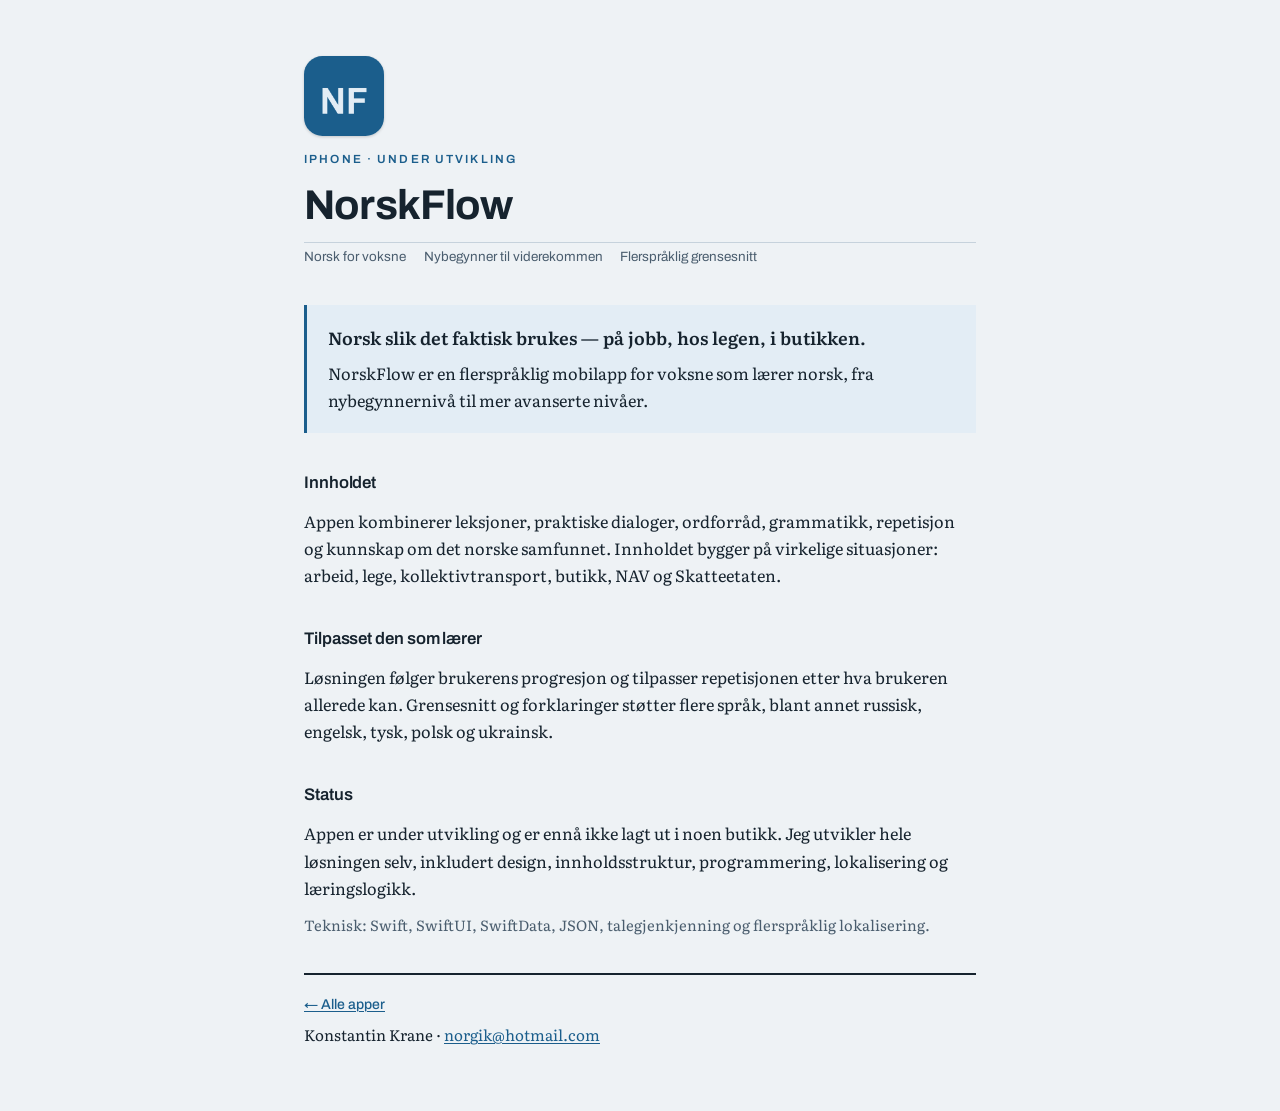
==== norskflow/index.html @ 6c9cc451 "Prosjektsider for de fem appene Statisk side med oversikt og én side per app: Bølge, Sykkylv1, Norsk" ====
<!doctype html>
<html lang="nb">
<head>
<meta charset="utf-8">
<meta name="viewport" content="width=device-width, initial-scale=1">
<link rel="preconnect" href="https://fonts.googleapis.com">
<link rel="preconnect" href="https://fonts.gstatic.com" crossorigin>
<link rel="stylesheet" href="https://fonts.googleapis.com/css2?family=Archivo:wght@500;600;700&family=Literata:opsz,wght@7..72,400;7..72,600&display=swap">
<link rel="stylesheet" href="../style.css">
<title>NorskFlow — norsk for voksne</title>
<meta name="description" content="NorskFlow er en flerspråklig app for voksne som lærer norsk: leksjoner, dialoger, ordforråd og repetisjon bygget på situasjoner fra hverdagen i Norge.">
<meta property="og:type" content="website">
<meta property="og:site_name" content="Konstantin Krane">
<meta property="og:title" content="NorskFlow — norsk for voksne">
<meta property="og:description" content="Leksjoner, dialoger og repetisjon bygget på virkelige situasjoner: jobb, lege, kollektivtransport, butikk, NAV og Skatteetaten. Under utvikling.">
<meta property="og:url" content="https://norgik.github.io/norskflow/">
<meta property="og:image" content="https://norgik.github.io/assets/og/norskflow.png">
<meta name="twitter:card" content="summary_large_image">
</head>
<body>
<div class="sheet">
  <header>
    <img class="pageicon" src="../assets/icons/norskflow.png" alt="" width="80" height="80">
    <p class="brandmark">iPhone · Under utvikling</p>
    <h1>NorskFlow</h1>
    <p class="meta"><span>Norsk for voksne</span><span>Nybegynner til viderekommen</span><span>Flerspråklig grensesnitt</span></p>
  </header>

  <div class="summary">
    <p class="lead">Norsk slik det faktisk brukes — på jobb, hos legen, i butikken.</p>
    <p>NorskFlow er en flerspråklig mobilapp for voksne som lærer norsk, fra nybegynnernivå til mer avanserte nivåer.</p>
  </div>

  <section>
    <h2>Innholdet</h2>
    <p>Appen kombinerer leksjoner, praktiske dialoger, ordforråd, grammatikk, repetisjon og kunnskap om det norske samfunnet. Innholdet bygger på virkelige situasjoner: arbeid, lege, kollektivtransport, butikk, NAV og Skatteetaten.</p>
  </section>

  <section>
    <h2>Tilpasset den som lærer</h2>
    <p>Løsningen følger brukerens progresjon og tilpasser repetisjonen etter hva brukeren allerede kan. Grensesnitt og forklaringer støtter flere språk, blant annet russisk, engelsk, tysk, polsk og ukrainsk.</p>
  </section>

  <section>
    <h2>Status</h2>
    <p>Appen er under utvikling og er ennå ikke lagt ut i noen butikk. Jeg utvikler hele løsningen selv, inkludert design, innholdsstruktur, programmering, lokalisering og læringslogikk.</p>
    <p class="note">Teknisk: Swift, SwiftUI, SwiftData, JSON, talegjenkjenning og flerspråklig lokalisering.</p>
  </section>

  <footer>
    <p class="nav"><a href="../">← Alle apper</a></p>
    <p class="who">Konstantin Krane · <a href="mailto:norgik@hotmail.com">norgik@hotmail.com</a></p>
  </footer>
</div>
</body>
</html>
---- style.css ----
:root {
  --paper: #eef2f5; --panel: #ffffff; --ink: #16232e; --ink-soft: #4a5d6e;
  --rule: #c6d2dc; --accent: #1b5e8c; --accent-wash: #e3edf5;
  --live: #1c6b4a; --live-wash: #dcefe5;
}
@media (prefers-color-scheme: dark) {
  :root {
    --paper: #0c141a; --panel: #15202a; --ink: #e6eef4; --ink-soft: #9db2c2;
    --rule: #2a3b48; --accent: #74b6e2; --accent-wash: #172936;
    --live: #7fd0aa; --live-wash: #163025;
  }
}
* { box-sizing: border-box; }
body {
  margin: 0; background: var(--paper); color: var(--ink);
  font-family: "Literata", Georgia, serif; font-size: 1.02rem; line-height: 1.66;
  font-optical-sizing: auto;
}
.sheet {
  max-width: 46rem; margin: 0 auto;
  padding: clamp(1.75rem, 5vw, 3.5rem) clamp(1.1rem, 4vw, 2rem) 4rem;
  display: flex; flex-direction: column; gap: 2.25rem;
}
h1, h2, h3, .label, .brandmark, .nav, .badge, .applist h2, .meta { font-family: "Archivo", "Helvetica Neue", Arial, sans-serif; }
header { display: flex; flex-direction: column; gap: .85rem; }
.brandmark { font-size: .74rem; font-weight: 600; letter-spacing: .18em; text-transform: uppercase; color: var(--accent); margin: 0; }
h1 { font-size: clamp(1.85rem, 5.5vw, 2.6rem); font-weight: 700; line-height: 1.1; letter-spacing: -.02em; margin: 0; text-wrap: balance; }
.meta { font-size: .84rem; color: var(--ink-soft); display: flex; flex-wrap: wrap; gap: .4rem 1.1rem;
  padding-top: .2rem; border-top: 1px solid var(--rule); margin: 0; }
.summary { background: var(--accent-wash); border-left: 3px solid var(--accent); padding: 1.15rem 1.3rem;
  display: flex; flex-direction: column; gap: .5rem; }
.summary p { margin: 0; }
.summary .lead { font-size: 1.1rem; font-weight: 600; }

/* витрина */
.applist { display: flex; flex-direction: column; gap: 0; border-top: 1px solid var(--rule); }
.app {
  display: grid; grid-template-columns: 4rem 1fr; gap: 1.1rem; align-items: start;
  padding: 1.4rem .2rem; border-bottom: 1px solid var(--rule); text-decoration: none; color: inherit;
}
.app:hover .apptitle { text-decoration: underline; text-underline-offset: .18em; }
.app img { width: 4rem; height: 4rem; border-radius: 1rem; display: block; box-shadow: 0 1px 3px rgb(0 0 0 / .18); }
.appbody { display: flex; flex-direction: column; gap: .35rem; }
.apptitle { font-family: "Archivo", sans-serif; font-size: 1.12rem; font-weight: 700; letter-spacing: -.01em; margin: 0; color: var(--accent); }
.app p { margin: 0; font-size: .97rem; }
.badge {
  display: inline-block; align-self: flex-start; font-size: .68rem; font-weight: 700;
  letter-spacing: .12em; text-transform: uppercase; padding: .2rem .5rem;
  background: var(--accent-wash); color: var(--accent); border-radius: 2px;
}
.badge.live { background: var(--live-wash); color: var(--live); }

/* страницы приложений */
section { display: flex; flex-direction: column; gap: .7rem; }
h2 { font-size: 1.05rem; font-weight: 600; margin: 0; letter-spacing: -.005em; }
section > p, section > ul { margin: 0; }
ul { padding-left: 1.15rem; display: flex; flex-direction: column; gap: .4rem; }
.shots { display: flex; gap: .9rem; overflow-x: auto; padding-bottom: .6rem; margin: 0; scroll-snap-type: x mandatory; }
.shots img { width: 15rem; flex: 0 0 auto; border-radius: .9rem; border: 1px solid var(--rule); scroll-snap-align: start; }
.linkrow { display: flex; flex-wrap: wrap; gap: .6rem 1.4rem; font-family: "Archivo", sans-serif; font-size: .92rem; font-weight: 500; }
.note { font-size: .92rem; color: var(--ink-soft); }
a { color: var(--accent); text-decoration-thickness: 1px; text-underline-offset: .15em; }
a:focus-visible { outline: 2px solid var(--accent); outline-offset: 3px; border-radius: 2px; }
.nav { display: flex; gap: 1.2rem; font-size: .88rem; font-weight: 500; }
footer { border-top: 2px solid var(--ink); padding-top: 1.1rem; display: flex; flex-direction: column; gap: .35rem; font-size: .95rem; }
footer p { margin: 0; }
.disclaim { font-size: .88rem; color: var(--ink-soft); }
.pageicon { width: 5rem; height: 5rem; border-radius: 1.15rem; box-shadow: 0 1px 3px rgb(0 0 0 / .18); display: block; }
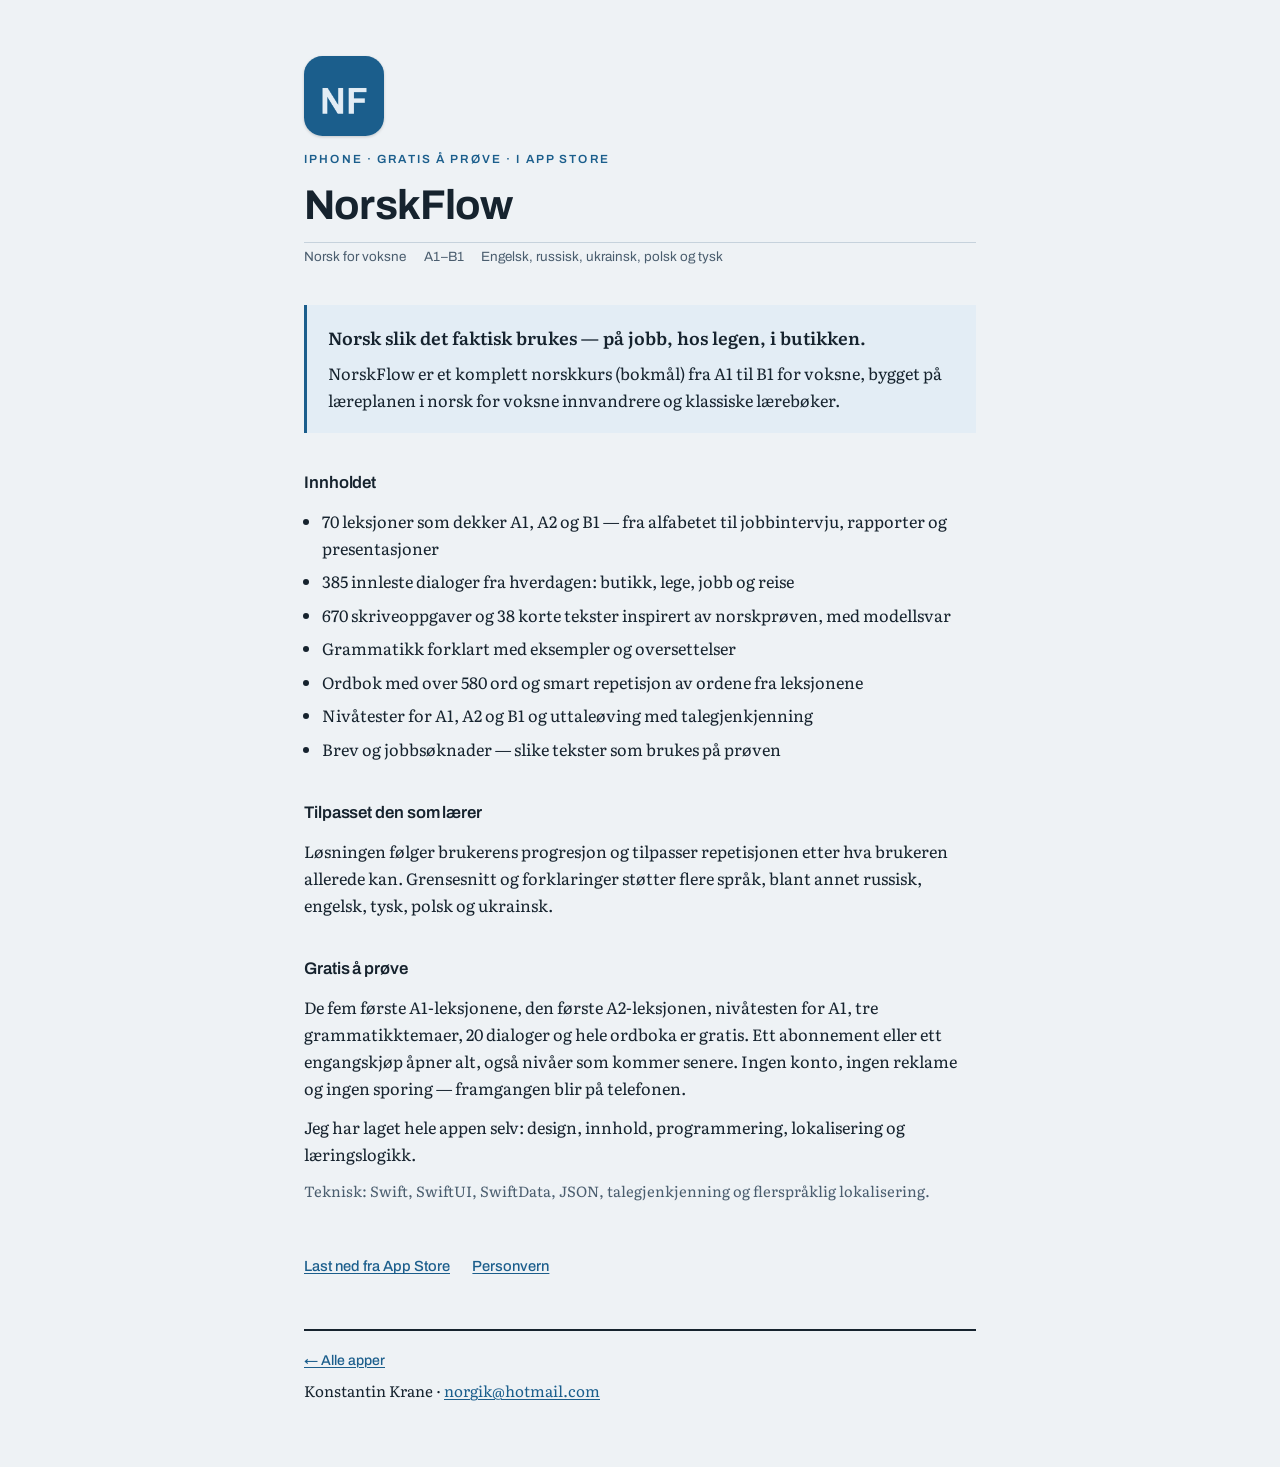
==== commit 7bf344ad: "Show NorskFlow and both Fjord Detectives seasons as published NorskFlow and The Fjord Detectives 1 a" ====
--- a/norskflow/index.html
+++ b/norskflow/index.html
@@ -8,11 +8,11 @@
 <link rel="stylesheet" href="https://fonts.googleapis.com/css2?family=Archivo:wght@500;600;700&family=Literata:opsz,wght@7..72,400;7..72,600&display=swap">
 <link rel="stylesheet" href="../style.css">
 <title>NorskFlow — norsk for voksne</title>
-<meta name="description" content="NorskFlow er en flerspråklig app for voksne som lærer norsk: leksjoner, dialoger, ordforråd og repetisjon bygget på situasjoner fra hverdagen i Norge.">
+<meta name="description" content="NorskFlow er et norskkurs for voksne fra A1 til B1, bygget på læreplanen for voksne innvandrere: 70 leksjoner, 385 innleste dialoger, skriving, grammatikk og repetisjon. Gratis å prøve i App Store.">
 <meta property="og:type" content="website">
 <meta property="og:site_name" content="Konstantin Krane">
 <meta property="og:title" content="NorskFlow — norsk for voksne">
-<meta property="og:description" content="Leksjoner, dialoger og repetisjon bygget på virkelige situasjoner: jobb, lege, kollektivtransport, butikk, NAV og Skatteetaten. Under utvikling.">
+<meta property="og:description" content="Norskkurs fra A1 til B1 med leksjoner, dialoger, skriveoppgaver og nivåtester inspirert av norskprøven. Grensesnitt på fem språk. Nå i App Store.">
 <meta property="og:url" content="https://norgik.github.io/norskflow/">
 <meta property="og:image" content="https://norgik.github.io/assets/og/norskflow.png">
 <meta name="twitter:card" content="summary_large_image">
@@ -21,19 +21,27 @@
 <div class="sheet">
   <header>
     <img class="pageicon" src="../assets/icons/norskflow.png" alt="" width="80" height="80">
-    <p class="brandmark">iPhone · Under utvikling</p>
+    <p class="brandmark">iPhone · Gratis å prøve · I App Store</p>
     <h1>NorskFlow</h1>
-    <p class="meta"><span>Norsk for voksne</span><span>Nybegynner til viderekommen</span><span>Flerspråklig grensesnitt</span></p>
+    <p class="meta"><span>Norsk for voksne</span><span>A1–B1</span><span>Engelsk, russisk, ukrainsk, polsk og tysk</span></p>
   </header>
 
   <div class="summary">
     <p class="lead">Norsk slik det faktisk brukes — på jobb, hos legen, i butikken.</p>
-    <p>NorskFlow er en flerspråklig mobilapp for voksne som lærer norsk, fra nybegynnernivå til mer avanserte nivåer.</p>
+    <p>NorskFlow er et komplett norskkurs (bokmål) fra A1 til B1 for voksne, bygget på læreplanen i norsk for voksne innvandrere og klassiske lærebøker.</p>
   </div>
 
   <section>
     <h2>Innholdet</h2>
-    <p>Appen kombinerer leksjoner, praktiske dialoger, ordforråd, grammatikk, repetisjon og kunnskap om det norske samfunnet. Innholdet bygger på virkelige situasjoner: arbeid, lege, kollektivtransport, butikk, NAV og Skatteetaten.</p>
+    <ul>
+      <li>70 leksjoner som dekker A1, A2 og B1 — fra alfabetet til jobbintervju, rapporter og presentasjoner</li>
+      <li>385 innleste dialoger fra hverdagen: butikk, lege, jobb og reise</li>
+      <li>670 skriveoppgaver og 38 korte tekster inspirert av norskprøven, med modellsvar</li>
+      <li>Grammatikk forklart med eksempler og oversettelser</li>
+      <li>Ordbok med over 580 ord og smart repetisjon av ordene fra leksjonene</li>
+      <li>Nivåtester for A1, A2 og B1 og uttaleøving med talegjenkjenning</li>
+      <li>Brev og jobbsøknader — slike tekster som brukes på prøven</li>
+    </ul>
   </section>
 
   <section>
@@ -42,10 +50,16 @@
   </section>
 
   <section>
-    <h2>Status</h2>
-    <p>Appen er under utvikling og er ennå ikke lagt ut i noen butikk. Jeg utvikler hele løsningen selv, inkludert design, innholdsstruktur, programmering, lokalisering og læringslogikk.</p>
+    <h2>Gratis å prøve</h2>
+    <p>De fem første A1-leksjonene, den første A2-leksjonen, nivåtesten for A1, tre grammatikktemaer, 20 dialoger og hele ordboka er gratis. Ett abonnement eller ett engangskjøp åpner alt, også nivåer som kommer senere. Ingen konto, ingen reklame og ingen sporing — framgangen blir på telefonen.</p>
+    <p>Jeg har laget hele appen selv: design, innhold, programmering, lokalisering og læringslogikk.</p>
     <p class="note">Teknisk: Swift, SwiftUI, SwiftData, JSON, talegjenkjenning og flerspråklig lokalisering.</p>
   </section>
+
+  <p class="linkrow">
+    <a href="https://apps.apple.com/no/app/norskflow-learn-norwegian/id6817462620">Last ned fra App Store</a>
+    <a href="https://norgik.github.io/norskflow-legal/privacy/">Personvern</a>
+  </p>
 
   <footer>
     <p class="nav"><a href="../">← Alle apper</a></p>
--- a/style.css
+++ b/style.css
@@ -56,7 +56,9 @@
 section > p, section > ul { margin: 0; }
 ul { padding-left: 1.15rem; display: flex; flex-direction: column; gap: .4rem; }
 .shots { display: flex; gap: .9rem; overflow-x: auto; padding-bottom: .6rem; margin: 0; scroll-snap-type: x mandatory; }
-.shots img { width: 15rem; flex: 0 0 auto; border-radius: .9rem; border: 1px solid var(--rule); scroll-snap-align: start; }
+.shots img { width: 15rem; aspect-ratio: 1206 / 2622; object-fit: cover; background: var(--panel);
+  flex: 0 0 auto; border-radius: .9rem; border: 1px solid var(--rule); scroll-snap-align: start; }
+.shots.wide img { width: auto; height: 13rem; aspect-ratio: auto; border-radius: .6rem; }
 .linkrow { display: flex; flex-wrap: wrap; gap: .6rem 1.4rem; font-family: "Archivo", sans-serif; font-size: .92rem; font-weight: 500; }
 .note { font-size: .92rem; color: var(--ink-soft); }
 a { color: var(--accent); text-decoration-thickness: 1px; text-underline-offset: .15em; }
